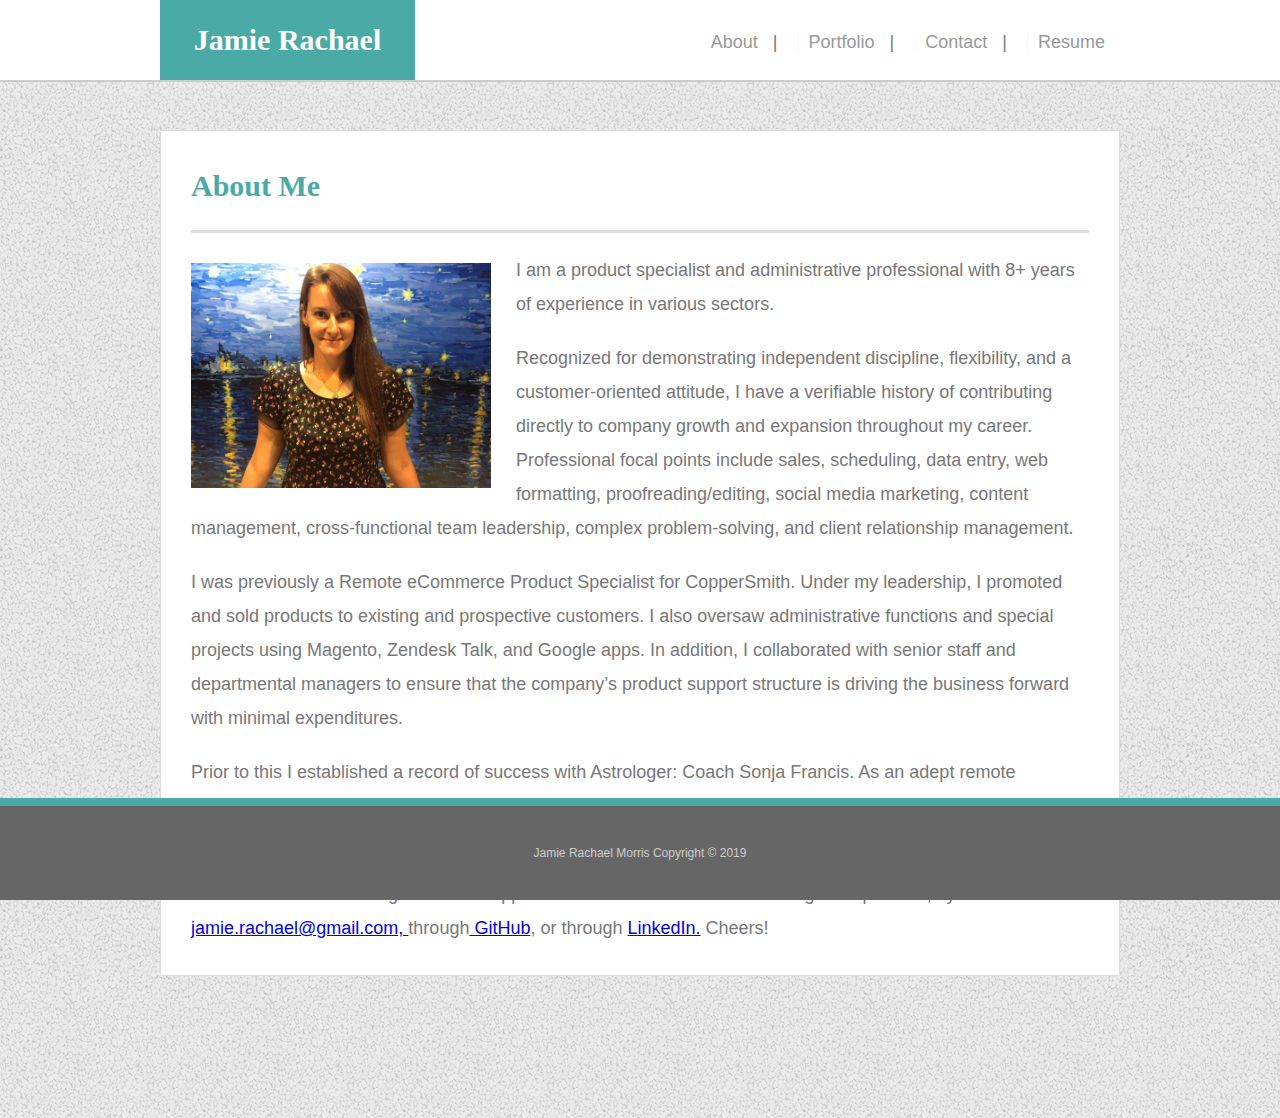
==== index.html @ 500457e9 "Added resume to nav" ====
<!DOCTYPE HTML>
<HTML lang="en-us">

<head>
    <meta charset="UTF-8">
    <!-- This is the first step in making the document responsive but scaling the items to screen -->
    <meta name="viewport" content="width=device-width, initial-scale=1.0">
    <!-- Jamie Morris Homework-2 Responsive-Portfolio -->
    <!-- This is the title-->
    <Title>Responsive-Portfolio</Title>
    <!-- These are the style links. Reset CSS and Styles CSS -->
    <link rel="stylesheet" type="text/css" href="assets/css/reset.css">
    <link rel="stylesheet" type="text/css" href="assets/css/style.css">
</head>
<!-- This is the body -->

<body>
    <!--This is the area with all of the content-->
    <!-- This is the header -->
    <header>
        <!--This is the container with all of the content-->
        <div class="container">
            <!-- This is a link -->
            <a href="index.html" id="logo">Jamie Rachael Morris</a>
            <!-- This is the navigation-->
            <nav>
                <a href="index.html">About</a>|
                <a href="portfolio.html">Portfolio</a>|
                <a href="contact.html">Contact</a>|
                <a href="assets/CV_JMorrisdoc.pdf">Resume</a>
            </nav>
        </div>
    </header>
    <!-- This is the white area with the written content -->
    <div id="main-container" class="container">
        <!-- Start main section -->
        <section class="main">
            <!-- Pages main heading -->
            <h1>About Me</h1>

            <!-- This is the profile photo-->
            <img src="assets/images/Profile_2018.jpeg" alt="Picture of Jamie" class="port">
            <!-- This is a paragraph-->
            <p>I am a product specialist and administrative professional with 8+ years of experience in various sectors.
            </p>
            <p>Recognized for demonstrating independent discipline, flexibility, and a customer-oriented attitude, I
                have a verifiable history of contributing directly to company growth and expansion throughout my career.
                Professional focal points include sales, scheduling, data entry, web formatting, proofreading/editing,
                social media marketing, content management, cross-functional team leadership, complex problem-solving,
                and client relationship management.</p>
            <p>I was previously a Remote eCommerce Product Specialist for CopperSmith. Under my leadership, I promoted
                and sold products to existing and prospective customers. I also oversaw administrative functions and
                special projects using Magento, Zendesk Talk, and Google apps. In addition, I collaborated with senior
                staff and departmental managers to ensure that the company’s product support structure is driving the
                business forward with minimal expenditures. </p>
            <p>Prior to this I established a record of success with Astrologer: Coach Sonja Francis. As an adept remote
                administrative/social media assistant, I perform a variety of tasks to support smooth operations,
                including scheduling appointments; outlining, formatting, and editing blog posts; and managing customer
                responses. </p>
            <p>I am interested in learning about new opportunities and can be reached through this portfolio, by
                email:
                <a href="mailto:jamie.rachael@gmail.com" target="_blank">jamie.rachael@gmail.com, </a> through<a
                    href="https://github.com/jamierachael"> GitHub</a>, or through <a
                    href="https://www.linkedin.com/in/jamie-rachael-morris/"> LinkedIn.</a> Cheers!</p>

            <!-- End main section -->
        </section>
    </div>

    <footer>
        <!-- This is a footer-->
        <p>Jamie Rachael Morris Copyright &copy; 2019</p>
    </footer>

</body>

</HTML>
---- assets/css/style.css ----
/* Adjustments for this project were created by following the Homework-1 solved video */
/* This is the universal selector */
* {
    box-sizing: border-box;
}
/* This is style for the body */
body {
    background-image: url("../images/gravel/gravel.png");
    font-size: 18px;
    line-height: 34px;
    font-family: 'Arial', 'Helvetica Neue', Helvetica, sans-serif;
    color: #777777;
}
/* Wrapper changed to "container" for testing and formatting change*/
/* This code example is from the homework-1 solved video */
.container {
    width: 100%;
    max-width: 960px;
    margin: 0 auto; 
    clear: both;
}
/* This is style for the header */
header {     
    background-color: #ffffff;
    margin: 0 0 30px;
    z-index: 99;
    overflow: auto;
    border-bottom: 2px solid #cccccc;
    position: fixed;
    width: 100%;
}

/* This now styles the h1 within the header */
/* This code example is from the homework-1 solved video */
#logo {
    width: 255px;
    height: 80px;
    background: #4aaaa5;
    float: left;
    font-family: 'Georgia', Times, Times New Roman, serif;
    text-align: center;
    line-height: 80px;
    color: #fff;
    font-weight: 700;
    font-size: 30px;
    text-decoration: none;
}
/* This is style for the nav */
nav {
    float: right;
    margin-top: 25px;
}
/* This is style for the nav links */
/* This code example is from the homework-1 solved video */
nav a { 
    color: #999999;
    text-decoration: none;
    margin-left: 15px;
    display: inline-block;
    border-left: 1px solid #eeffee;
    padding-left: 10px;
    padding-right: 15px;
    line-height: 18px;
}
/* Removes border to firsrt child only */ 
/* This code example is from the homework-1 solved video */
nav a:first-child {
    border-left: 0 none;
}
/* General styling for h1, h2, h3 */
/* This code example is from the homework-1 solved video */
h1, h2, h3, p {
    margin-bottom: 20px;
}
/* Removes bottom margin from all p elements */ 
/* This code example is from the homework-1 solved video */
p:last-child {
    margin-bottom: 0;
}
/* This styles h1, h2, h3  elements only */
h1, h2, h3 {
    font-family: 'Georgia', Times, Times New Roman, serif;
    font-weight: 700;
    color: #4aaaa5;
}
/* This styles all other h1 elements */
h1 {
    font-size: 30px;
    line-height: 49px;
    border-bottom: 3px solid #ddd;
    padding-bottom: 20px;
}
/* This styles all other h2, h3  elements only */
h2, h3 {
    font-size: 22px;
}
/* This styles the main-container id */
#main-container {
    padding-top: 130px;
}
/* This styles the main id */
.main {
    background: #ffffff;
    padding: 30px;
    margin: 0 0 40px 0;
    width: 100%;
    max-width: 960px;
    float: left;
    border: 1px solid #dddddd;
}
/* Styles portfolio photo the same as the profile photo */ 
.port {
    width: 300px;
    height: auto;
    margin-top: 10px; 
    float: left; 
    margin-right: 25px;
}
/* Styles div that encapsulate portfolio photos and their headings */ 
/* This code example is from the homework-1 solved video */
.work {
    width: 30%;
    overflow: auto;
    position: relative; 
    float: left; 
    margin: 10px 10px;
}
/* Selects element within a class */ 
/* This code example is from the homework-1 solved video */
.work img {
    width: 100%; 
    border: 0 none;
}
/* Selects element within a class */ 
/* This code example is from the homework-1 solved video */
.work h3 {
    border-bottom: 0; 
    background-color: #4aaaa5;
    color: #ffffff;
    text-align: center; 
    position: absolute; 
    bottom: 20px; 
    padding: 15px; 
    width: 100%;
    line-height: 30px;
    margin-bottom: 0;
    font-weight: 300; 
}
/* Selects element within an id */ 
/* This code example is from the homework-1 solved video */
#contact-form ul {
    margin-bottom: 20px;
}
/* Selects element within an id */ 
/* This code example is from the homework-1 solved video */
#contact-form li {
    margin-bottom: 10px;
}
/* Selects specific input types */ 
/* This code example is from the homework-1 solved video */
label, 
input[type=text],
input[type=email],
textarea {
    display: block; 
    width: 100%;
}
/* Selects specific input types */ 
/* This code example is from the homework-1 solved video */
input[type=text],
input[type=email],
textarea {
    height: 35px;
    border: 1px solid #ddd;
    padding: 0 10px;
    font-size: 14px;
}
/* Styles the height of the text area */ 
textarea {
    height: 200px;
}
/* Selects specific input types */ 
/* This code example is from the homework-1 solved video */
input[type=submit] {
    background-color: #4aaaa5;
    border: 0 none;
    color: #ffffff;
    font-size: 18px;
    padding: 10px 30px;
}
/* Styles Sticky Footer */ 
footer {
    background-color: #666666;
    padding: 30px 0;
    clear: both;
    border-top: 8px solid #4aaaa5;
    color: #ccc;
    font-size: 12px; 
    text-align: center;
    position: sticky;
    bottom: 0;
    z-index: 2;
}
/* Start Media Query */
/* A Media Query max-width: 980px */
@media screen and (max-width: 980px) {
/* Resized content to fit 980px  */
    .container {
        max-width: 980px;
    }
/* Resized main-content to fit 980px  */
    .main {
        width: 80%;
        margin-left: 10%; 
        margin-right: 10%; 
    }
    /* Moves logo */
    #logo { 
        margin-left: 10%;
}
/* Moves Nav  */
nav {
    margin-right: 10%;
}

}

/* A Media Query max-width: 786px */
@media screen and (max-width: 786px) {
/* Resized content to fit 786px  */
    .container {
        max-width: 786px;
    }
/* Resized main-content to fit 786px  */
    .main {
        width: 80%;
        margin: 10%; 
    }
/* Moves Nav  */
    nav {
        margin-right: 10%;
    }
/* Respositions photo on portfolio page  */
    .work {
        width: 40%;
        margin-left: 5%;
        margin-right: 5%;
    }
    }
    
/* A Media Query max-width: 640px */
@media screen and (max-width: 640px) {
 /* Resized content to fit 640px  */
    .container {
        min-width: 640px;
    }
/* Resized main-content to fit 640px  */
    .main {
        width: 80%;
        margin: 10%; 
    }
/* Moves logo  */
    #logo { position: static;
        margin: 0 auto;
        margin-bottom: 20px;
        width: 100%;
    }
/* Moves Nav  */
    nav {
        margin-left: 24%;
        margin-right: 24%;
    }
/* Resizes photo and label heading */
    .work {
        width: 50%;
        margin-left: 25%;
        margin-right: 25%;
    }
/* Selects element within a class */ 
/* Moves label and photo */ 
    .work h3 {
        padding: 10px; 
    }
/* Resizes footer */
    footer {
        min-width: 640px;
    }
}
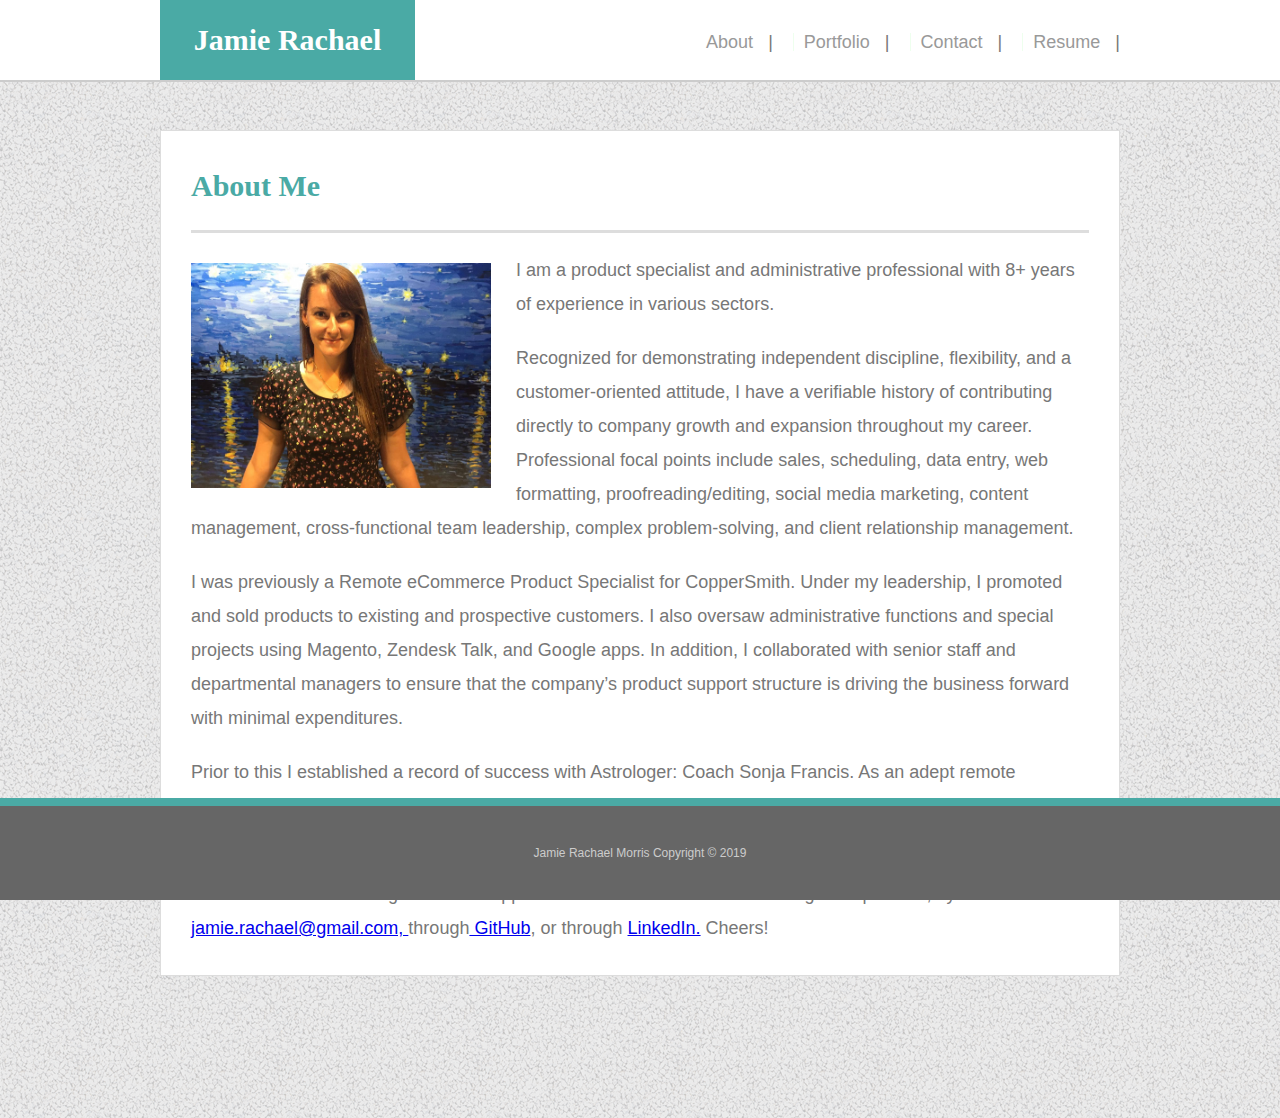
==== commit 62521ad8: "Added resume to nav link on all pages" ====
--- a/index.html
+++ b/index.html
@@ -27,7 +27,7 @@
                 <a href="index.html">About</a>|
                 <a href="portfolio.html">Portfolio</a>|
                 <a href="contact.html">Contact</a>|
-                <a href="assets/CV_JMorrisdoc.pdf">Resume</a>
+                <a href="assets/CV_JMorrisdoc.pdf">Resume</a>|
             </nav>
         </div>
     </header>
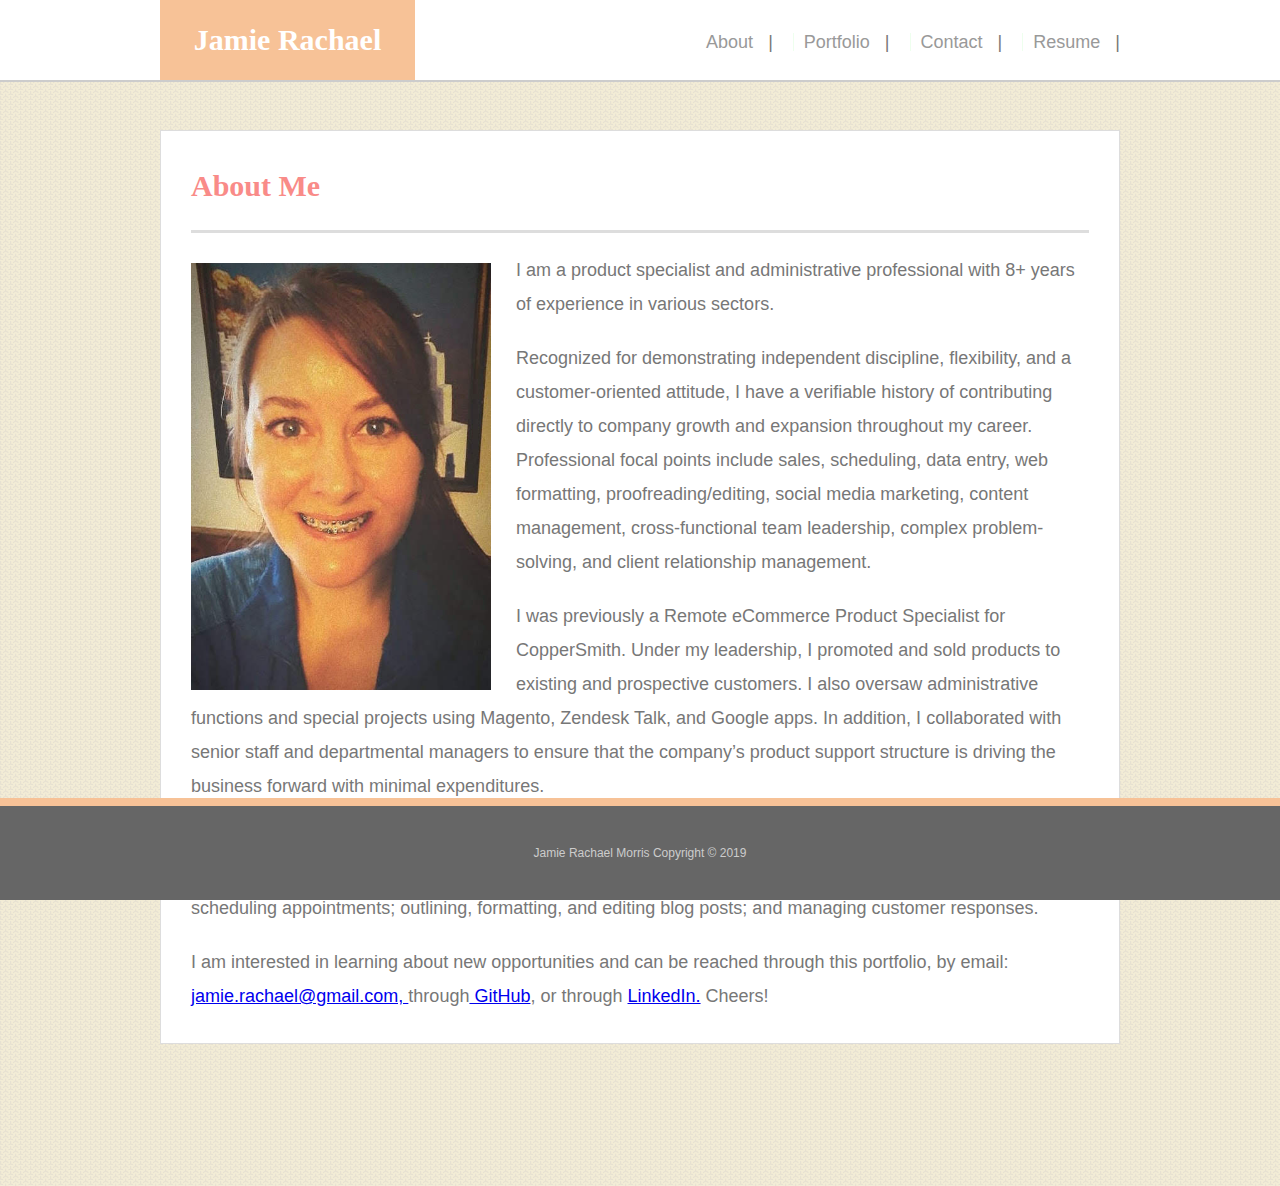
==== commit 65aa2110: "Changed background pattern and color pallette" ====
--- a/index.html
+++ b/index.html
@@ -39,7 +39,7 @@
             <h1>About Me</h1>
 
             <!-- This is the profile photo-->
-            <img src="assets/images/Profile_2018.jpeg" alt="Picture of Jamie" class="port">
+            <img src="assets/images/blue.jpg" alt="Picture of Jamie" class="port">
             <!-- This is a paragraph-->
             <p>I am a product specialist and administrative professional with 8+ years of experience in various sectors.
             </p>
--- a/assets/css/style.css
+++ b/assets/css/style.css
@@ -5,7 +5,7 @@
 }
 /* This is style for the body */
 body {
-    background-image: url("../images/gravel/gravel.png");
+    background-image: url("../images/sprinkles/sprinkles.png");
     font-size: 18px;
     line-height: 34px;
     font-family: 'Arial', 'Helvetica Neue', Helvetica, sans-serif;
@@ -35,7 +35,8 @@
 #logo {
     width: 255px;
     height: 80px;
-    background: #4aaaa5;
+    /* background: #4aaaa5; */
+background: #f7c297; 
     float: left;
     font-family: 'Georgia', Times, Times New Roman, serif;
     text-align: center;
@@ -81,7 +82,8 @@
 h1, h2, h3 {
     font-family: 'Georgia', Times, Times New Roman, serif;
     font-weight: 700;
-    color: #4aaaa5;
+    /* color: #4aaaa5; */
+    color: #f98b88;
 }
 /* This styles all other h1 elements */
 h1 {
@@ -125,6 +127,8 @@
     float: left; 
     margin: 10px 10px;
 }
+
+
 /* Selects element within a class */ 
 /* This code example is from the homework-1 solved video */
 .work img {
@@ -135,7 +139,8 @@
 /* This code example is from the homework-1 solved video */
 .work h3 {
     border-bottom: 0; 
-    background-color: #4aaaa5;
+    /* background-color: #4aaaa5; */
+    background-color: #f7c297; 
     color: #ffffff;
     text-align: center; 
     position: absolute; 
@@ -145,6 +150,29 @@
     line-height: 30px;
     margin-bottom: 0;
     font-weight: 300; 
+}
+
+.list img {
+    width: 70%;
+    margin-left: 15%;
+}
+
+.quiz {
+    height: 50%;
+}
+
+.list {
+    /* margin-left: 5%; */
+    padding-left: 5px;
+}
+
+.list a:link {
+    text-decoration: none;
+
+}
+
+.project {
+    font-size: 19px;
 }
 /* Selects element within an id */ 
 /* This code example is from the homework-1 solved video */
@@ -182,7 +210,8 @@
 /* Selects specific input types */ 
 /* This code example is from the homework-1 solved video */
 input[type=submit] {
-    background-color: #4aaaa5;
+    /* background-color: #4aaaa5; */
+    background-color: #f98b88;
     border: 0 none;
     color: #ffffff;
     font-size: 18px;
@@ -193,7 +222,8 @@
     background-color: #666666;
     padding: 30px 0;
     clear: both;
-    border-top: 8px solid #4aaaa5;
+    /* border-top: 8px solid #4aaaa5; */
+    border-top: 8px solid #f7c297; 
     color: #ccc;
     font-size: 12px; 
     text-align: center;
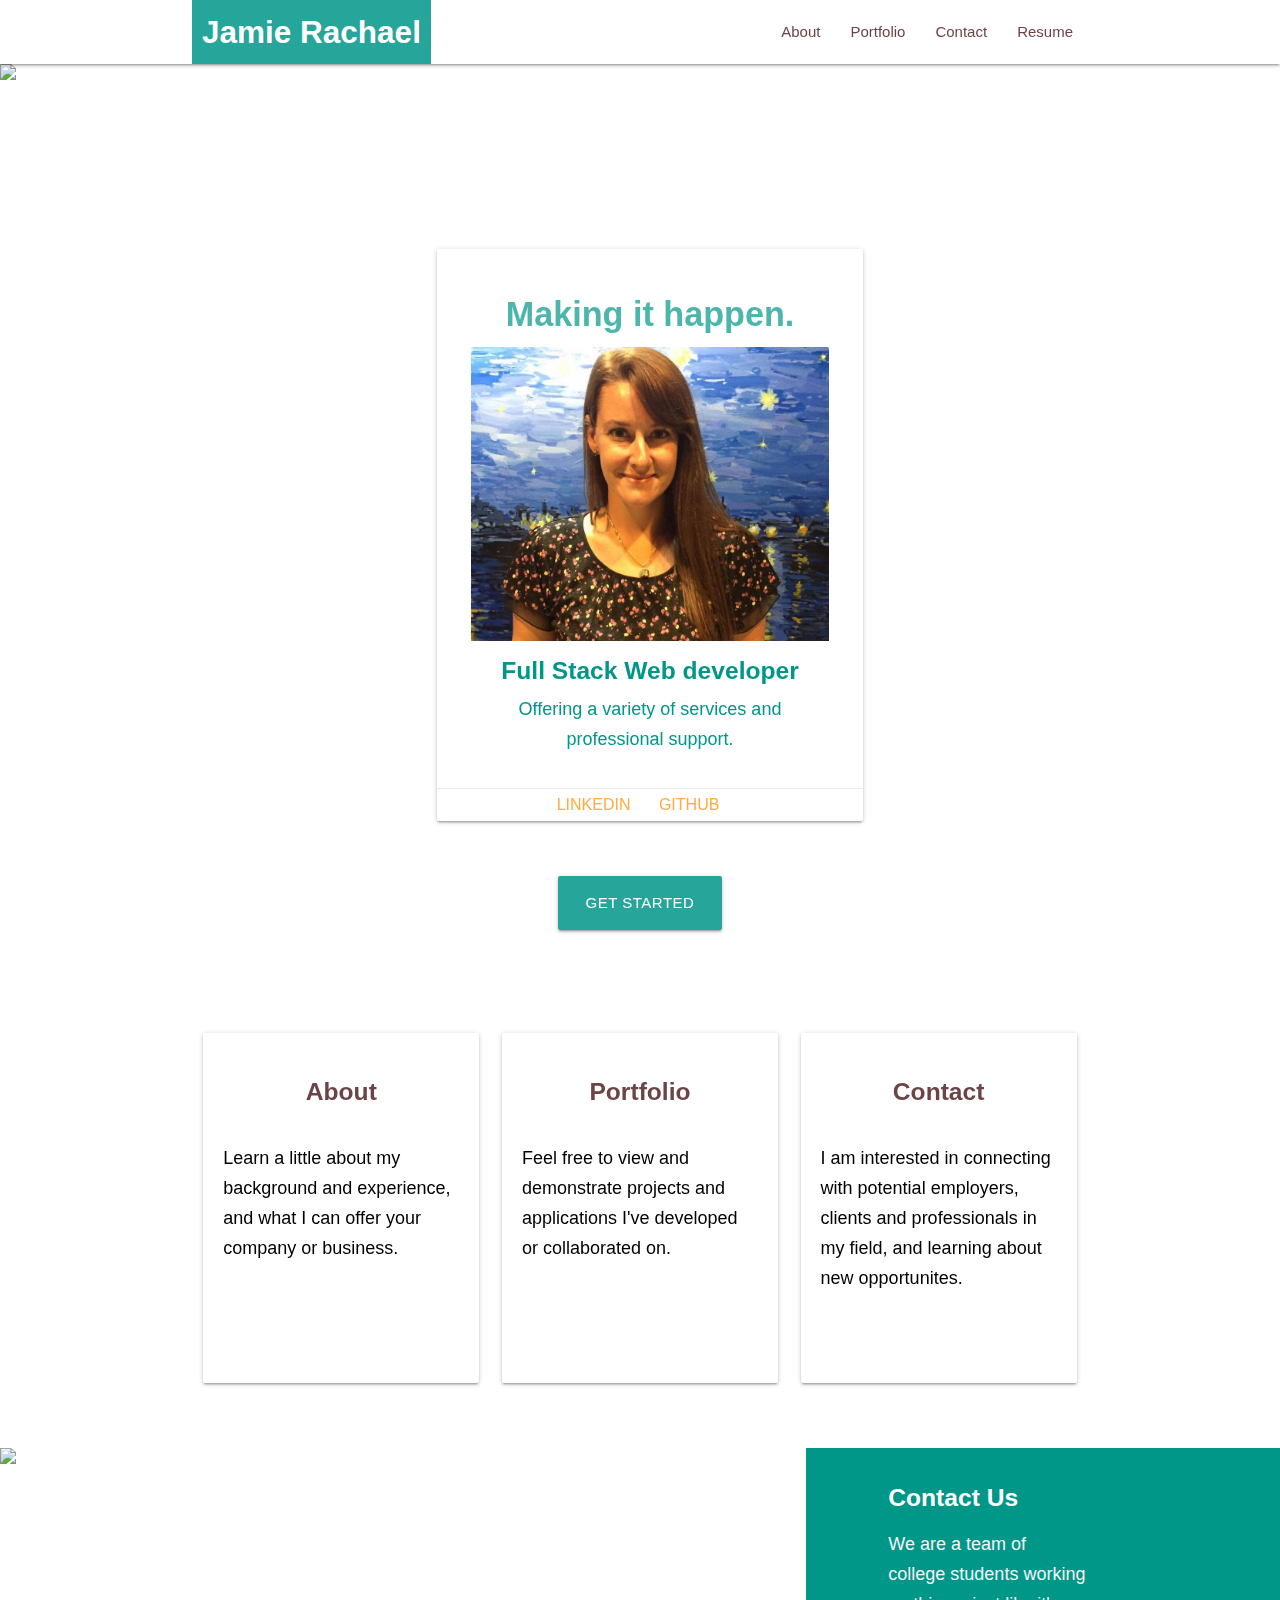
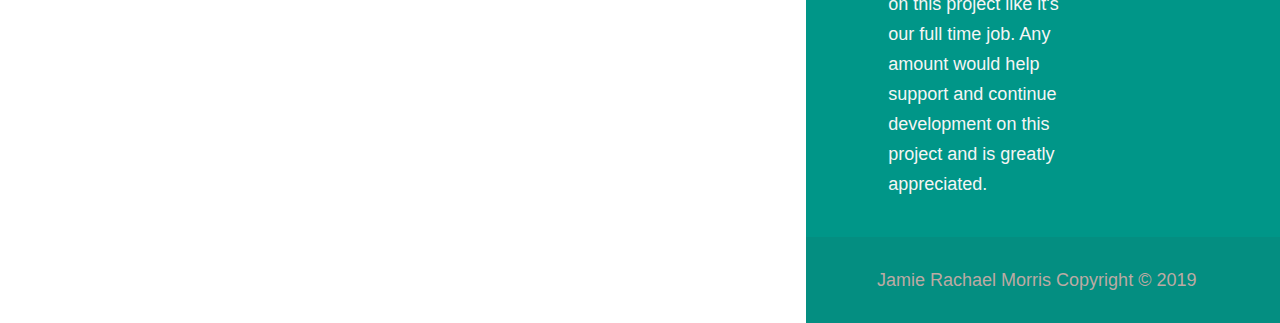
==== commit 8e69fe7f: "added updated portfolio" ====
--- a/index.html
+++ b/index.html
@@ -1,77 +1,238 @@
-<!DOCTYPE HTML>
-<HTML lang="en-us">
+<!DOCTYPE html>
+<html lang="en">
 
 <head>
-    <meta charset="UTF-8">
-    <!-- This is the first step in making the document responsive but scaling the items to screen -->
-    <meta name="viewport" content="width=device-width, initial-scale=1.0">
-    <!-- Jamie Morris Homework-2 Responsive-Portfolio -->
-    <!-- This is the title-->
-    <Title>Responsive-Portfolio</Title>
-    <!-- These are the style links. Reset CSS and Styles CSS -->
-    <link rel="stylesheet" type="text/css" href="assets/css/reset.css">
-    <link rel="stylesheet" type="text/css" href="assets/css/style.css">
+  <meta http-equiv="Content-Type" content="text/html; charset=UTF-8" />
+  <meta name="viewport" content="width=device-width, initial-scale=1" />
+  <title>Jamie Rachael - Web Developer</title>
+
+  <link rel="stylesheet" href="https://use.fontawesome.com/releases/v5.8.1/css/all.css"
+    integrity="sha384-50oBUHEmvpQ+1lW4y57PTFmhCaXp0ML5d60M1M7uH2+nqUivzIebhndOJK28anvf" crossorigin="anonymous" />
+  <!-- CSS  -->
+  <link href="https://fonts.googleapis.com/icon?family=Material+Icons" rel="stylesheet">
+  <link href="css/materialize.css" type="text/css" rel="stylesheet" media="screen,projection" />
+  <link href="css/style.css" type="text/css" rel="stylesheet" media="screen,projection" />
+  <!-- Icons-->
+
 </head>
-<!-- This is the body -->
 
 <body>
-    <!--This is the area with all of the content-->
-    <!-- This is the header -->
-    <header>
-        <!--This is the container with all of the content-->
+  <nav class="white" role="navigation">
+    <div class="nav-wrapper container">
+      <a id="logo-container" href="#" class="brand-logo">Jamie Rachael</a>
+      <ul class="right hide-on-med-and-down">
+
+        <li><a href="about.html">About</a></li>
+        <li><a href="portfolio.html">Portfolio</a></li>
+        <li><a href="contact.html">Contact</a></li>
+        <li><a href="resume.html">Resume</a></li>
+      </ul>
+
+      <ul id="nav-mobile" class="sidenav">
+
+        <li><a href="about.html">About</a></li>
+        <li><a href="portfolio.html">Portfolio</a></li>
+        <li><a href="contact.html">Contact</a></li>
+        <li><a href="resume.html">Resume</a></li>
+      </ul>
+      <a href="#" data-target="nav-mobile" class="sidenav-trigger"><i class="material-icons">menu</i></a>
+    </div>
+  </nav>
+
+  <div id="index-banner" class="parallax-container">
+    <div class="section no-pad-bot">
+      <div class="container">
+        <br><br>
+
+        <div class="row center">
+          <div class="row">
+            <div class="col s12 m6">
+              <div class="card white intro">
+                <div class="card-content teal-text">
+                  <h4 class="header center teal-text text-lighten-2">Making it happen.</h4>
+                  <div class="card-image">
+                    <img src="assets/images/HeadshotCrop2018.jpeg">
+
+
+
+                  </div>
+                  <h5>Full Stack Web developer</h5>
+                  <p>Offering a variety of services and professional support.</p>
+                </div>
+
+                <div class="card-action">
+                  <a href="https://www.linkedin.com/in/jamie-rachael-morris/">LinkedIn</a>
+                  <a href="https://github.com/jamierachael">Github</a>
+                </div>
+              </div>
+            </div>
+          </div>
+
+
+        </div>
+        <div class="row center">
+
+
+          <a href="#introduction" id="download-button"
+            class="btn-large waves-effect waves-light teal lighten-1 brand-logo-btn">Get Started</a>
+
+        </div>
+        <br><br>
+
+      </div>
+    </div>
+    <div class="parallax"><img src="assets/images/pano-dam.jpg" alt="panoramic-dam-photo-mateo_atom-instagram">
+    </div>
+  </div>
+
+
+  <div class="container">
+    <div class="section">
+
+      <!--   Icon Section   -->
+      <div id="introduction" class="section scrollspy">
+        <div class="row">
+          <div class="col s12 m4">
+            <div class="card start">
+              <div class="icon-block">
+                <h2 class="center brown-text"><a href="about.html"><i class="fas fa-user-alt"></i></h2>
+                <span class="card-title">
+                  <h5 class="center">About
+                    </a></h5>
+
+                </span>
+                <div class="middle">
+
+                  <p class="light">Learn a little about my background and experience, and what I can offer your
+                    company or
+                    business.</p>
+                </div>
+                </a>
+              </div>
+            </div>
+          </div>
+
+          <div class="col s12 m4">
+
+            <!-- Start Card-->
+            <div class="card start">
+              <div class="icon-block">
+                <h2 class="center brown-text"><a href="portfolio.html"><i class="far fa-images"></i></h2>
+                <span class="card-title">
+                  <h5 class="center">Portfolio</a></h5>
+                </span>
+                <div class="middle">
+                  <p class="light">Feel free to view and demonstrate projects and applications I've developed or
+                    collaborated on.</p>
+                </div>
+              </div>
+            </div>
+            <!-- End Card-->
+          </div>
+
+          <div class="col s12 m4">
+
+            <!-- Start Card -->
+            <div class="card start">
+              <div class="icon-block">
+                <h2 class="center brown-text"><a href="contact.html"><i class="far fa-address-book"></i></h2>
+                <span class="card-title">
+                  <h5 class="center">Contact</a></h5>
+
+                </span>
+                <div class="middle">
+                  <p class="light">I am interested in connecting with potential employers, clients and professionals in
+                    my
+                    field, and learning about new opportunites.</p>
+
+                </div>
+              </div>
+            </div>
+            <!-- End Card -->
+          </div>
+        </div>
+      </div>
+    </div>
+  </div>
+
+
+  <div class="parallax-container valign-wrapper">
+    <div class="section no-pad-bot">
+      <div class="container">
+        <div class="row center">
+
+        </div>
+      </div>
+    </div>
+
+    <div class="parallax"><img src="assets/images/pano-shore.jpg" alt="panoramic-shore-photo-mateo_atom-instagram">
+    </div>
+
+    <div class="container">
+      <div class="section">
+
+        <div class="row">
+          <div class="col s12 center">
+            <h3><i class="mdi-content-send brown-text"></i></h3>
+
+          </div>
+        </div>
+
+      </div>
+    </div>
+
+
+    <div class="parallax-container valign-wrapper">
+      <div class="section no-pad-bot">
         <div class="container">
-            <!-- This is a link -->
-            <a href="index.html" id="logo">Jamie Rachael Morris</a>
-            <!-- This is the navigation-->
-            <nav>
-                <a href="index.html">About</a>|
-                <a href="portfolio.html">Portfolio</a>|
-                <a href="contact.html">Contact</a>|
-                <a href="assets/CV_JMorrisdoc.pdf">Resume</a>|
-            </nav>
-        </div>
-    </header>
-    <!-- This is the white area with the written content -->
-    <div id="main-container" class="container">
-        <!-- Start main section -->
-        <section class="main">
-            <!-- Pages main heading -->
-            <h1>About Me</h1>
-
-            <!-- This is the profile photo-->
-            <img src="assets/images/blue.jpg" alt="Picture of Jamie" class="port">
-            <!-- This is a paragraph-->
-            <p>I am a product specialist and administrative professional with 8+ years of experience in various sectors.
-            </p>
-            <p>Recognized for demonstrating independent discipline, flexibility, and a customer-oriented attitude, I
-                have a verifiable history of contributing directly to company growth and expansion throughout my career.
-                Professional focal points include sales, scheduling, data entry, web formatting, proofreading/editing,
-                social media marketing, content management, cross-functional team leadership, complex problem-solving,
-                and client relationship management.</p>
-            <p>I was previously a Remote eCommerce Product Specialist for CopperSmith. Under my leadership, I promoted
-                and sold products to existing and prospective customers. I also oversaw administrative functions and
-                special projects using Magento, Zendesk Talk, and Google apps. In addition, I collaborated with senior
-                staff and departmental managers to ensure that the company’s product support structure is driving the
-                business forward with minimal expenditures. </p>
-            <p>Prior to this I established a record of success with Astrologer: Coach Sonja Francis. As an adept remote
-                administrative/social media assistant, I perform a variety of tasks to support smooth operations,
-                including scheduling appointments; outlining, formatting, and editing blog posts; and managing customer
-                responses. </p>
-            <p>I am interested in learning about new opportunities and can be reached through this portfolio, by
-                email:
-                <a href="mailto:jamie.rachael@gmail.com" target="_blank">jamie.rachael@gmail.com, </a> through<a
-                    href="https://github.com/jamierachael"> GitHub</a>, or through <a
-                    href="https://www.linkedin.com/in/jamie-rachael-morris/"> LinkedIn.</a> Cheers!</p>
-
-            <!-- End main section -->
-        </section>
-    </div>
-
-    <footer>
-        <!-- This is a footer-->
-        <p>Jamie Rachael Morris Copyright &copy; 2019</p>
+          <div class="row center">
+
+          </div>
+        </div>
+      </div>
+
+    </div>
+
+    <footer class="page-footer teal">
+      <div class="container">
+        <div class="row">
+          <div class="col l8 s14">
+            <h5 class="white-text">Contact Us</h5>
+            <p class="grey-text text-lighten-4">We are a team of college students working on this project like it's our
+              full time job. Any amount would help support and continue development on this project and is greatly
+              appreciated.</p>
+          </div>
+
+
+        </div>
+      </div>
+      <div class="footer-copyright">
+        <div class="container">
+
+          <p class="brown-text text-lighten-3">Jamie Rachael Morris Copyright &copy; 2019</p>
+        </div>
+      </div>
     </footer>
 
+
+    <!--  Scripts-->
+    <script src="https://code.jquery.com/jquery-2.1.1.min.js"></script>
+    <script src="js/materialize.js"></script>
+    <script src="js/init.js"></script>
+    <script>
+
+      document.addEventListener('DOMContentLoaded', function () {
+        var elems = document.querySelectorAll('.scrollspy');
+        var instances = M.ScrollSpy.init(elems, options);
+      });
+
+      // Or with jQuery
+
+      $(document).ready(function () {
+        $('.scrollspy').scrollSpy();
+      });
+    </script>
+
 </body>
 
-</HTML>+</html>--- a/css/style.css
+++ b/css/style.css
@@ -0,0 +1,278 @@
+/* Custom Stylesheet */
+/**
+ * Use this file to override Materialize files so you can update
+ * the core Materialize files in the future
+ *
+ * Made By MaterializeCSS.com
+ */
+
+ body {
+  font-size: 100%;
+}
+
+nav ul a,
+nav {
+  color: #444;
+}
+
+a:link {
+  color: #6d4446;
+}
+
+a:visited {
+  color: #6d4446;
+}
+
+a.brand-logo:link{
+  color:#FFFFFF;
+}
+
+
+a.brand-logo:visited{
+  color:#FFFFFF;
+}
+
+.brand-logo-btn {
+  background-color: #26a69a;
+  color: white;
+  /* font-weight: bold; */
+  
+}
+
+a.brand-logo-btn:link{
+  color:#FFFFFF;
+}
+
+
+a.brand-logo-btn:visited{
+  color:#FFFFFF;
+}
+
+.brand-logo {
+  background-color: #26a69a;
+  color: white;
+  font-weight: bold;
+  
+}
+
+#logo-container {
+  padding-left: 10px;
+  padding-right: 10px;
+  
+}
+
+
+.sidenav-trigger {
+  color: #26a69a;
+}
+
+.parallax-container {
+  min-height: 380px;
+  line-height: 0;
+  height: auto;
+  color: rgba(255,255,255,.9);
+}
+  .parallax-container .section {
+    width: 100%;
+  }
+
+
+#op-para {
+  opacity: .5;
+}
+
+  .icon-block {
+    padding: 0 15px;
+    padding-top: 10px;
+  }
+  .icon-block .material-icons {
+    font-size: inherit;
+  }
+
+  .icon-block-port {
+    padding: 0 10px;
+    padding-top: 10px;
+    
+  }
+ 
+  footer.page-footer {
+    margin: 0;
+  }
+  
+  .intro {
+    margin-left: 55%;
+    width: 100%;
+    margin-top: 40%;
+    
+  }
+
+  .about {
+    color: black;
+    text-align: start;
+      padding-bottom: 15px;
+ 
+  }
+
+  #about-img {
+
+    width: 250px;
+    height: auto;
+    float: left; 
+    margin: 20px;
+    
+  }
+
+  #about-title {
+    text-align: left;
+  }
+
+  .main {
+    margin-left: 10px;
+    margin-right: 10px;
+  }
+  .card-content {
+    /* font-size: medium; */
+    margin: 10px;
+  }
+  
+  #download-button {
+    margin-bottom: 5%;
+  }
+  
+  .header {
+    font-weight: bold;
+  }
+  
+  h5 {
+    font-weight: bold;
+  }
+  
+  .start {
+    height: 350px;
+    width: auto;
+  }
+
+  p {
+
+    font-size: large;
+      line-height: 2rem;
+    }
+
+
+
+  #tab1P, #tab2P, #tab3P, #tab4P, #tab5P, #tab6P, #tab7P, #tab8P, #tab9P {
+    height: 300px;
+    width: 300px;
+  }
+
+  .tab3P {
+        font-size: 19px;
+        line-height: 2rem;
+
+  }
+
+  .about-img {
+    height: 50%;
+    width: auto;
+  }
+  
+.work {
+  border-bottom: 0; 
+  background-color: #26a69a;
+  color:#FFFFFF;
+  text-align: center; 
+  position: absolute; 
+  bottom: 60px; 
+  padding-top:  15px;
+  padding-bottom:  15px;
+  width: 90%;
+  margin-bottom: 0;
+  z-index: 1;
+}
+
+.port {
+  /* width: 300px; */
+  height: 275px;
+  position: absolute; 
+  z-index: 0;
+ 
+}
+
+ li img {
+   
+  width: 70%;
+    margin-bottom: 5px;
+ } 
+
+ .list {
+  margin-bottom: 15px;
+ }
+
+ #list-card{ 
+   width: 70%;
+   margin-left: 16%;
+ }
+
+ .contact-card {
+   width: 60%;
+   margin-left: 20%;
+   margin-right: 20%;
+ }
+ 
+ .ccard {
+  font-size: 20px;
+  font-weight: bold;
+  text-align: left;
+  padding-left: 20%;
+}
+
+.border {
+  border: 1px solid #26a69a;
+}
+
+.contact {
+
+  color: black;
+  text-align: start;
+  font-size: 18px;
+    padding-bottom: 15px;
+    padding-left: 20px;
+    padding-right: 20px;
+}
+
+.middle {
+
+  color: black;
+  text-align: start;
+    padding: 10px 0;
+    margin: 0 5px;
+    
+}
+
+.fa-print {
+  padding: 5px 0;
+  margin-left: 3%;
+}
+
+.card-action {
+  font-size: medium;
+  margin-top: 10px;
+}
+
+@media only screen and (max-width : 992px) {
+  .parallax-container .section {
+    position: absolute;
+    top: 40%;
+  }
+  #index-banner .section {
+    top: 10%;
+  }
+}
+
+@media only screen and (max-width : 600px) {
+  #index-banner .section {
+    top: 0;
+  }
+}
+
+
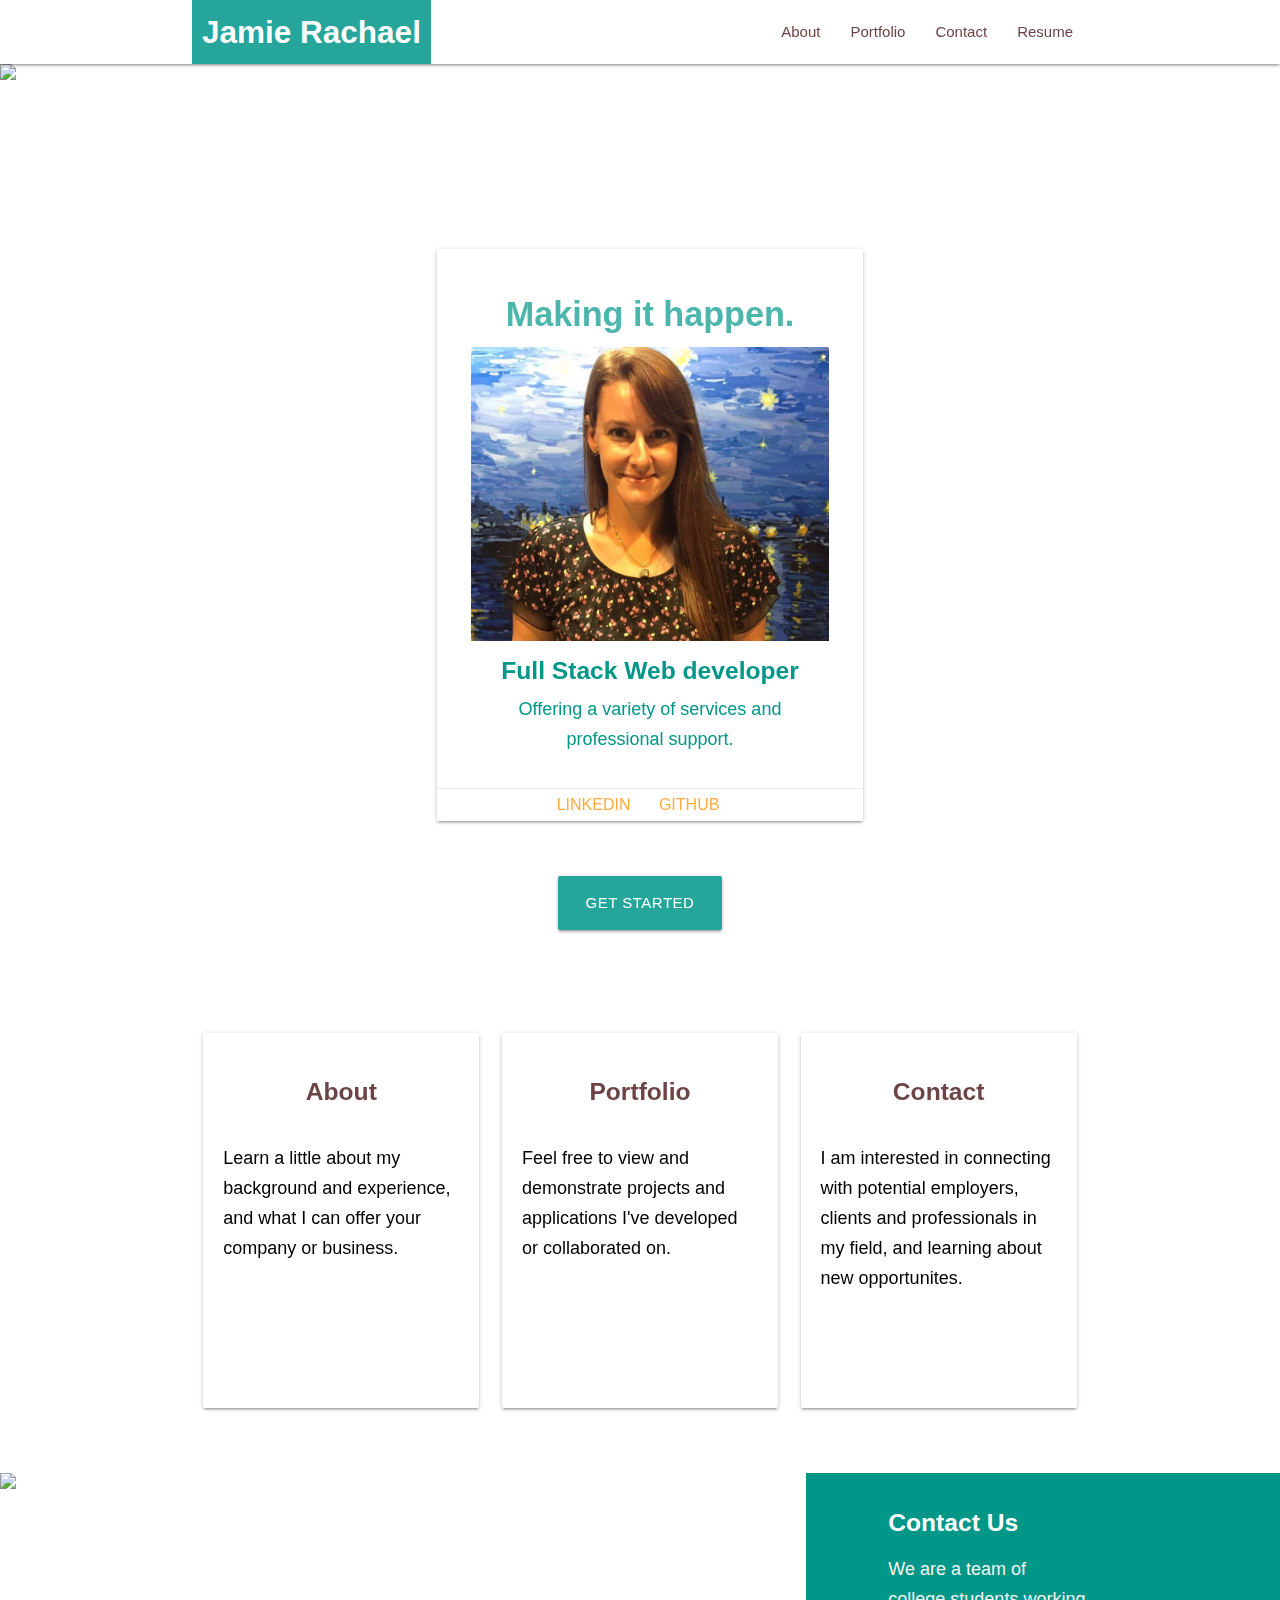
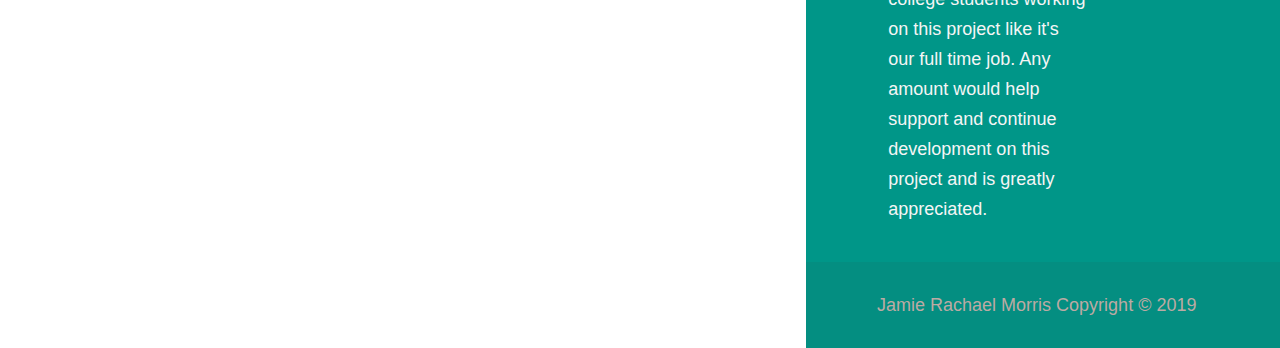
==== commit ff8b66d1: "updated for mobile" ====
--- a/index.html
+++ b/index.html
@@ -39,7 +39,7 @@
     </div>
   </nav>
 
-  <div id="index-banner" class="parallax-container">
+  <div id="index-banner" class="parallax-container parallax-intro">
     <div class="section no-pad-bot">
       <div class="container">
         <br><br>
--- a/css/style.css
+++ b/css/style.css
@@ -61,7 +61,6 @@
   
 }
 
-
 .sidenav-trigger {
   color: #26a69a;
 }
@@ -131,7 +130,6 @@
     margin-right: 10px;
   }
   .card-content {
-    /* font-size: medium; */
     margin: 10px;
   }
   
@@ -148,8 +146,9 @@
   }
   
   .start {
-    height: 350px;
+    height: 375px;
     width: auto;
+
   }
 
   p {
@@ -159,10 +158,9 @@
     }
 
 
-
   #tab1P, #tab2P, #tab3P, #tab4P, #tab5P, #tab6P, #tab7P, #tab8P, #tab9P {
-    height: 300px;
-    width: 300px;
+    height: 275px;
+    width: 275px;
   }
 
   .tab3P {
@@ -185,21 +183,19 @@
   bottom: 60px; 
   padding-top:  15px;
   padding-bottom:  15px;
-  width: 90%;
+  width: 89%;
   margin-bottom: 0;
   z-index: 1;
 }
 
 .port {
-  /* width: 300px; */
-  height: 275px;
+  height: 250px;
   position: absolute; 
   z-index: 0;
  
 }
 
  li img {
-   
   width: 70%;
     margin-bottom: 5px;
  } 
@@ -222,8 +218,7 @@
  .ccard {
   font-size: 20px;
   font-weight: bold;
-  text-align: left;
-  padding-left: 20%;
+  padding: 5%;
 }
 
 .border {
@@ -231,7 +226,6 @@
 }
 
 .contact {
-
   color: black;
   text-align: start;
   font-size: 18px;
@@ -241,7 +235,6 @@
 }
 
 .middle {
-
   color: black;
   text-align: start;
     padding: 10px 0;
@@ -259,20 +252,189 @@
   margin-top: 10px;
 }
 
+
+/* Media Queries*/
+
 @media only screen and (max-width : 992px) {
   .parallax-container .section {
     position: absolute;
     top: 40%;
+    
   }
   #index-banner .section {
     top: 10%;
   }
+
+  .parallax-intro {
+    min-height: 650px;
+
+  }
+
+  .parallax-about {
+    min-height: 1500px;
+
+  }
+
+  .parallax-portfolio {
+    min-height: 2600px;
+
+  }
+
+  .parallax-contact {
+    min-height: 725px;
+    
+  }
+
+  .parallax-resume {
+    min-height: 1800px;
+    
+  }
+
+
+.parallax-list {
+  min-height: 2050px;
+}
+
+
+  .intro {    
+  margin: 0 auto 0 50%;
+
+  }
+
+.about-card {
+  margin: 0 auto;
+  margin: 0 auto;
+}
+
+#about-img {
+  width: 40%;
+  height: auto; 
+  
+}
+
+.contact-card {
+  margin: 0 auto;
+  width: auto;  
+  
+}
+
+.start {
+  height: 400px;
+  width: auto;
+
+}
+
+#tab1P, #tab2P, #tab3P, #tab4P, #tab5P, #tab6P, #tab7P, #tab8P, #tab9P {
+  height: 300px;
+  width: 300px;
+     
+}
+
+.tab3P {
+      font-size: 19px;
+      line-height: 2rem;
+      
+}
+
+  
+.work {
+  border-bottom: 0; 
+  background-color: #26a69a;
+  color:#FFFFFF;
+  text-align: center; 
+  position: absolute; 
+  bottom: 60px; 
+  padding-top:  15px;
+  padding-bottom:  15px;
+  width: 90%;
+  margin-bottom: 0;
+  z-index: 1;
+}
+
+.port {
+  height: 275px;
+  position: relative; 
+  z-index: 0;
+  
+}
+  
 }
 
 @media only screen and (max-width : 600px) {
   #index-banner .section {
     top: 0;
   }
-}
-
-
+
+  .parallax-container .section {
+    position: absolute;
+    /* top: 10%; */
+    
+  }
+  #index-banner .section {
+    top: 5%;
+  }
+
+  .parallax-intro {
+    min-height: 700px;
+
+  }
+
+  .parallax-about {
+    min-height: 2000px;
+
+  }
+
+  .parallax-portfolio {
+    min-height: 3500px;
+
+  }
+
+  #tab1P, #tab2P, #tab3P, #tab4P, #tab5P, #tab6P, #tab7P, #tab8P, #tab9P {
+  
+    margin: 0 auto;
+    margin-bottom: 5%;
+       
+  }
+
+  .parallax-list {
+    min-height: 1700px;
+  }
+
+
+  .parallax-resume {
+    min-height: 1200px;
+    
+  }
+
+  .intro {    
+  margin: 0 auto;
+
+  }
+
+.about-card {
+  margin: 0 5% auto 0;
+}
+
+#about-img {
+  width: 40%;
+  height: auto; 
+  
+}
+
+.contact-card {
+  margin: 0 auto;
+  width: auto;  
+  
+}
+
+.start {
+  height: 400px;
+  width: auto;
+
+}
+.ccard {
+  padding-left: 5%;
+}
+}
+
+
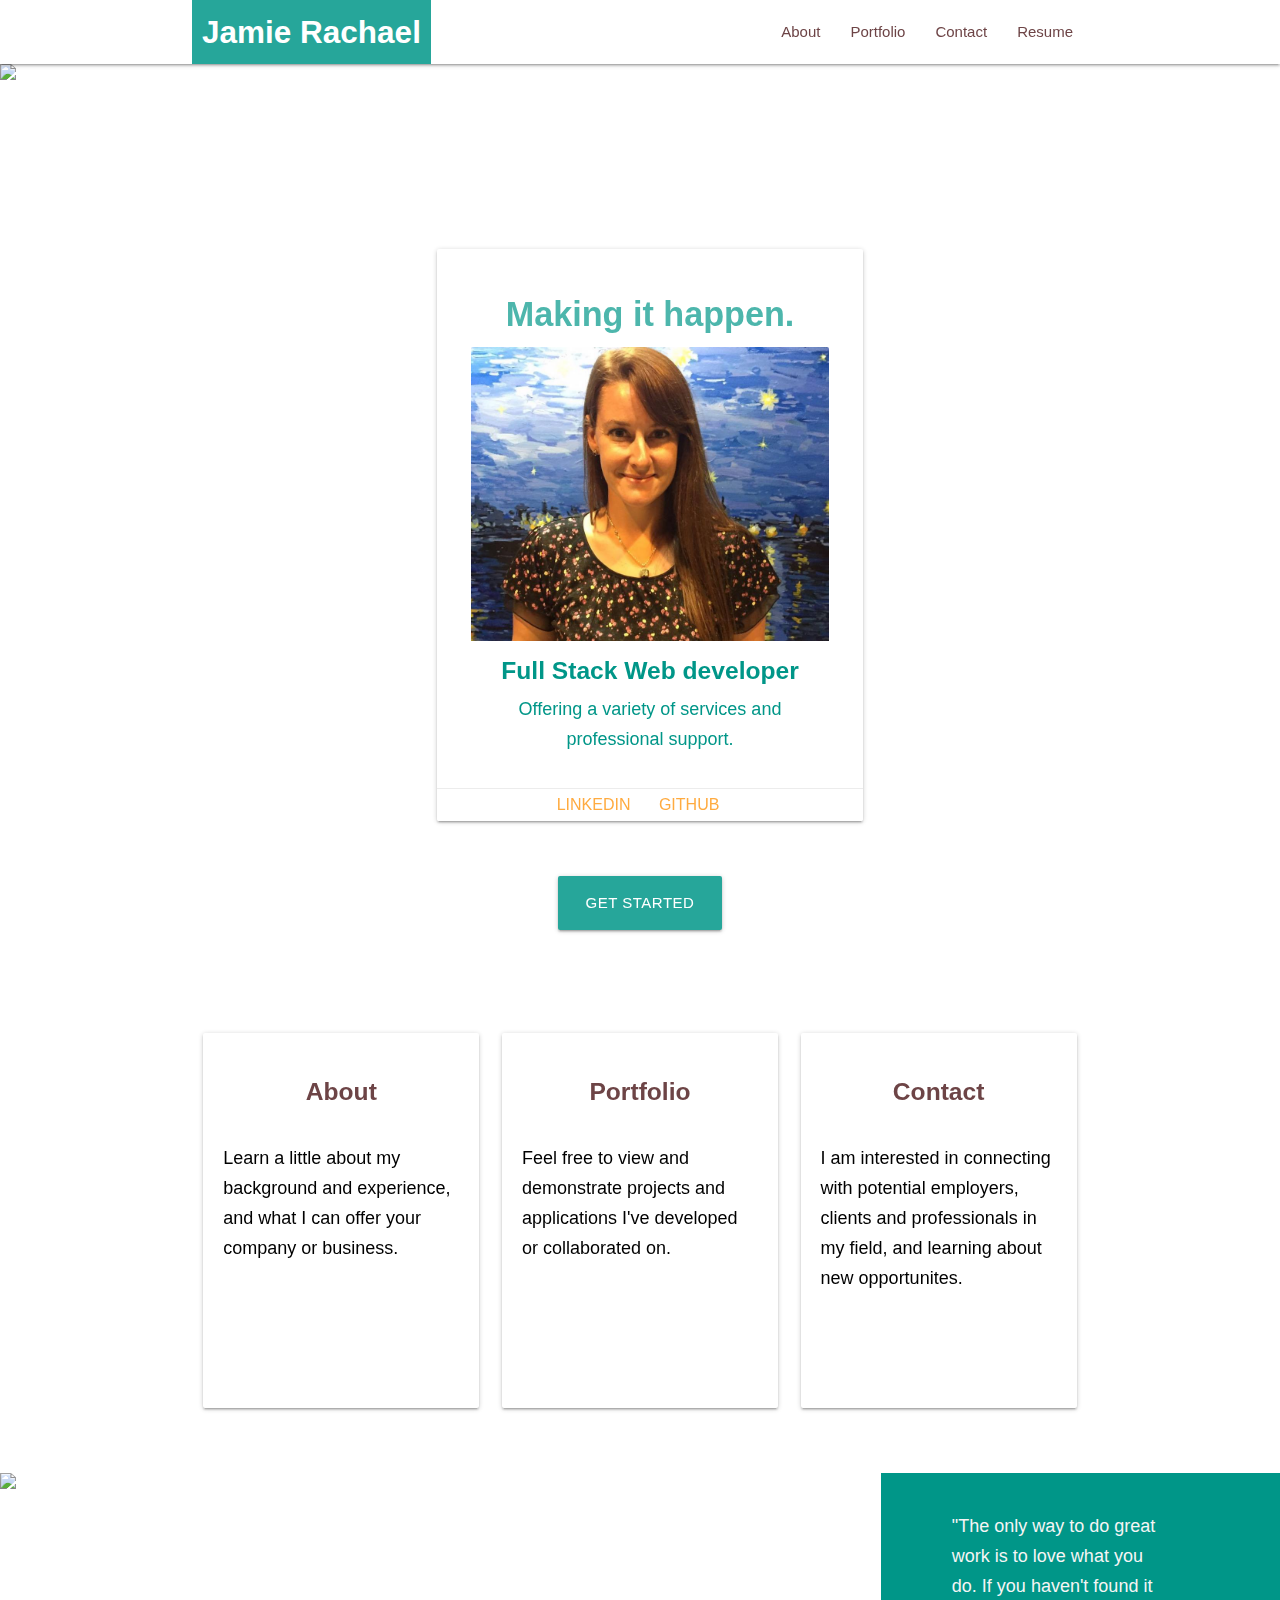
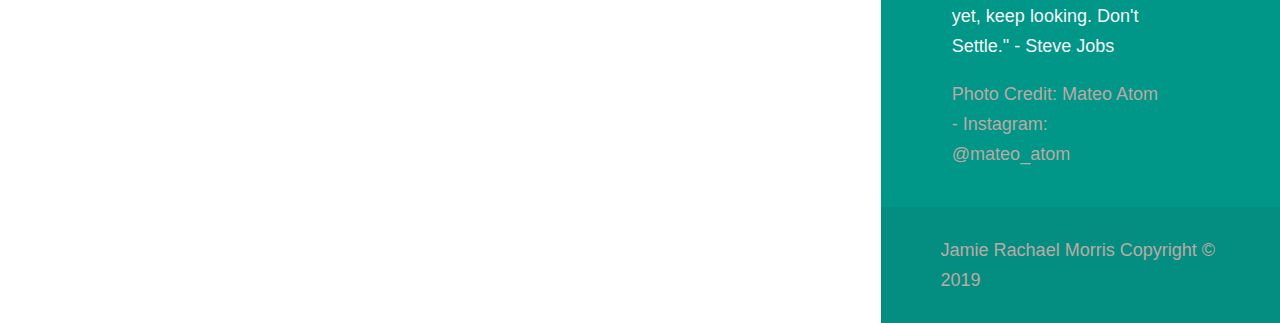
==== commit a9ffcf62: "Added quotes to bottom section" ====
--- a/index.html
+++ b/index.html
@@ -196,11 +196,12 @@
     <footer class="page-footer teal">
       <div class="container">
         <div class="row">
-          <div class="col l8 s14">
-            <h5 class="white-text">Contact Us</h5>
-            <p class="grey-text text-lighten-4">We are a team of college students working on this project like it's our
-              full time job. Any amount would help support and continue development on this project and is greatly
-              appreciated.</p>
+          <div class="col l10 s14">
+
+            <p class="grey-text text-lighten-4">"The only way to do great work is to love what you do. If you haven't
+              found it yet, keep looking. Don't Settle." - Steve Jobs</p>
+            <p class="brown-text text-lighten-3">Photo Credit: Mateo Atom - Instagram: @mateo_atom</p>
+
           </div>
 
 
